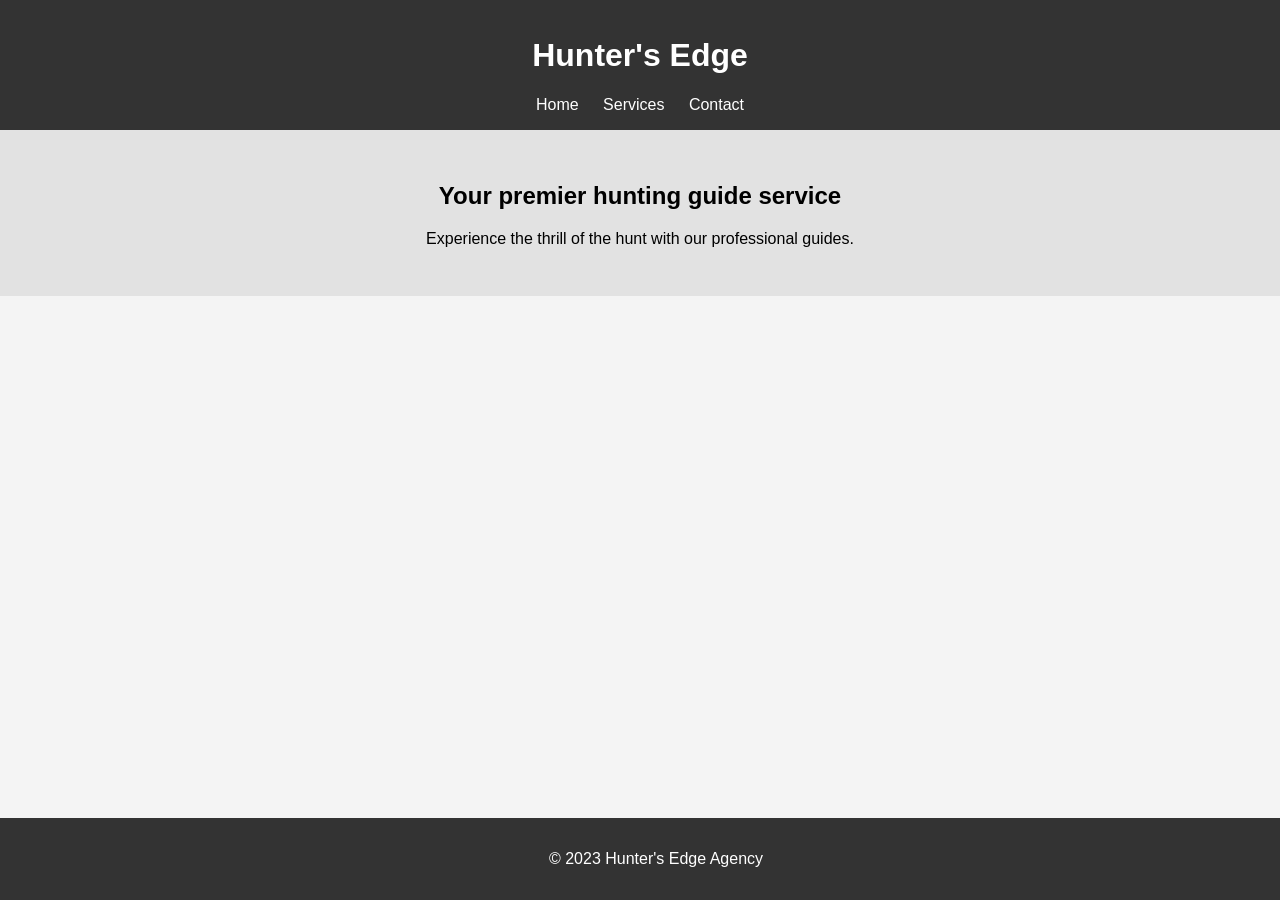
==== index.html @ b4920f7a "Add hunting agency website" ====
<!DOCTYPE html>
<html lang="en">
<head>
    <meta charset="UTF-8">
    <meta name="viewport" content="width=device-width, initial-scale=1.0">
    <title>Hunter's Edge Agency</title>
    <link rel="stylesheet" href="style.css">
</head>
<body>
    <header>
        <h1>Hunter's Edge</h1>
        <nav>
            <a href="index.html">Home</a>
            <a href="services.html">Services</a>
            <a href="contact.html">Contact</a>
        </nav>
    </header>
    <section class="hero">
        <h2>Your premier hunting guide service</h2>
        <p>Experience the thrill of the hunt with our professional guides.</p>
    </section>
    <footer>
        <p>&copy; 2023 Hunter's Edge Agency</p>
    </footer>
</body>
</html>
---- style.css ----
body {
    font-family: Arial, sans-serif;
    margin: 0;
    padding: 0;
    background-color: #f4f4f4;
}
header {
    background-color: #333;
    color: white;
    padding: 1em;
    text-align: center;
}
nav a {
    color: white;
    margin: 0 10px;
    text-decoration: none;
}
.hero {
    padding: 2em;
    background-color: #e2e2e2;
    text-align: center;
}
main {
    padding: 2em;
}
footer {
    background-color: #333;
    color: white;
    text-align: center;
    padding: 1em;
    position: fixed;
    bottom: 0;
    width: 100%;
}
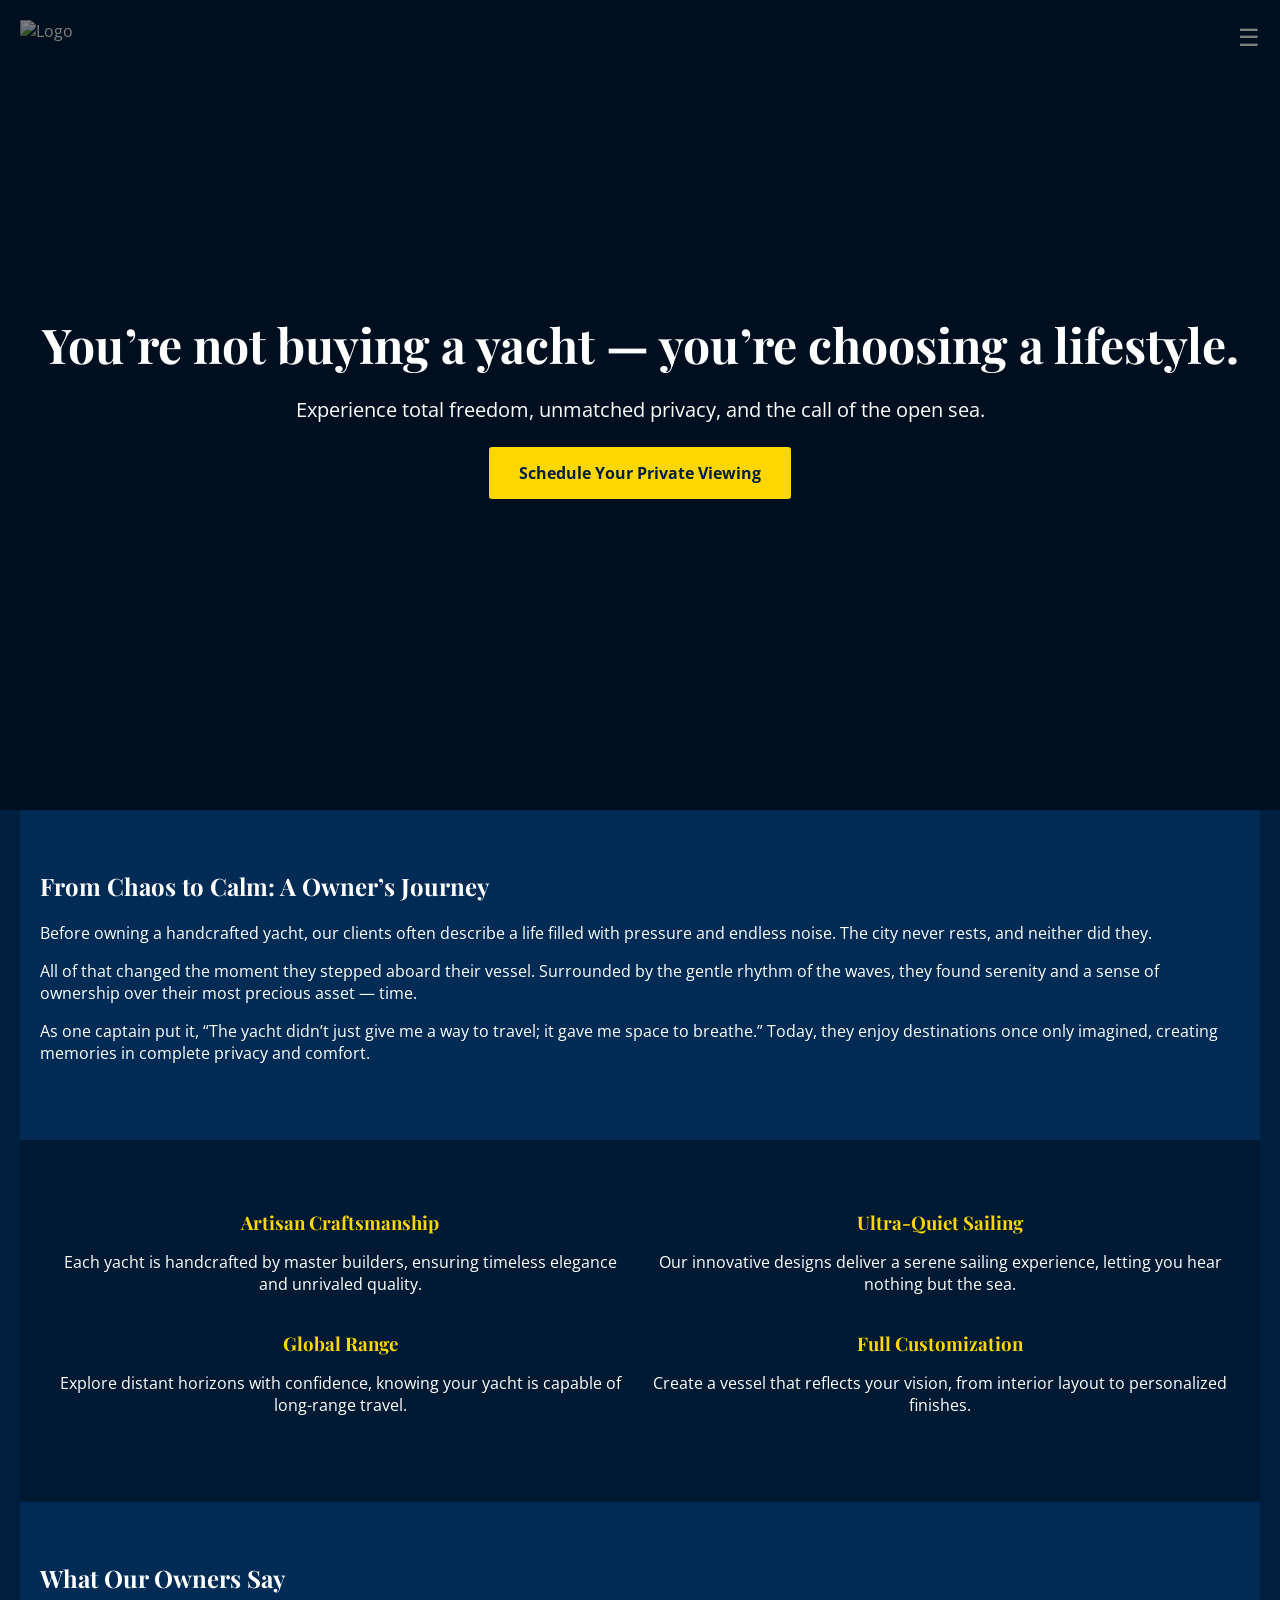
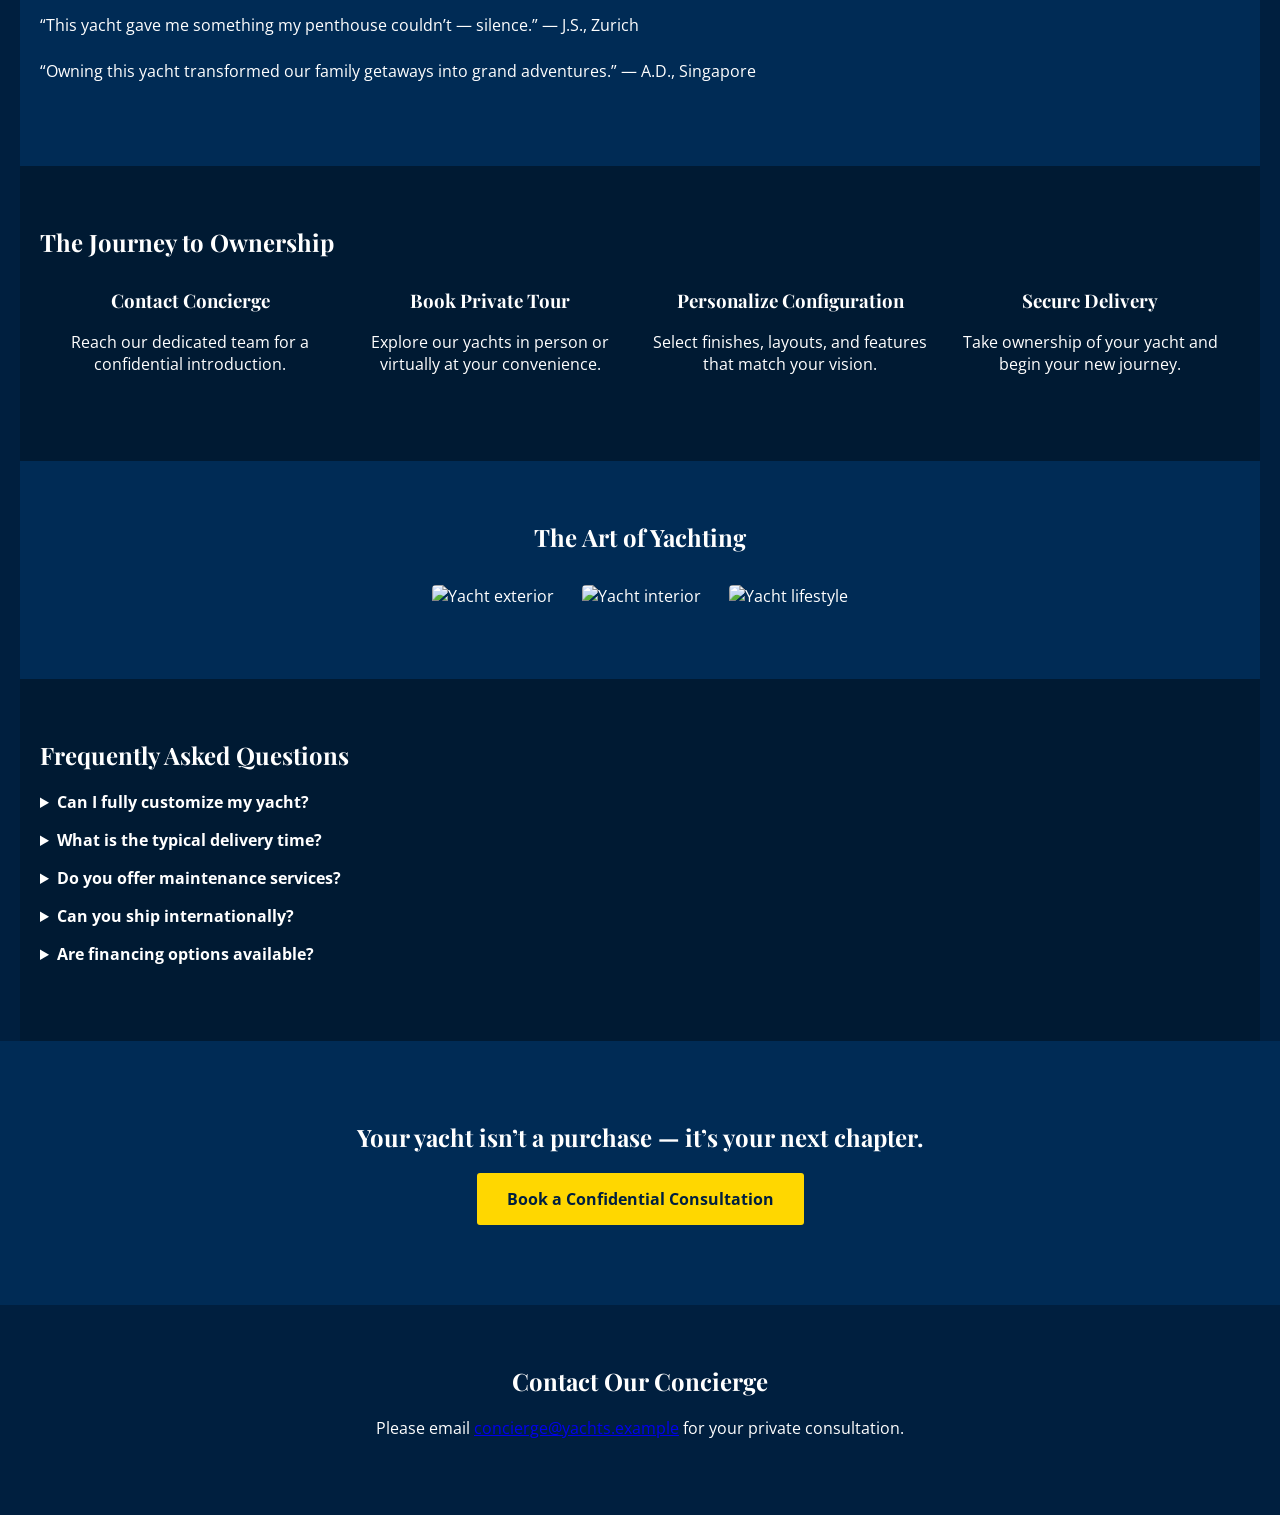
==== commit dd43abb2: "Add luxury yacht landing page" ====
--- a/index.html
+++ b/index.html
@@ -1,26 +1,159 @@
 <!DOCTYPE html>
 <html lang="en">
 <head>
-    <meta charset="UTF-8">
-    <meta name="viewport" content="width=device-width, initial-scale=1.0">
-    <title>Hunter's Edge Agency</title>
-    <link rel="stylesheet" href="style.css">
+  <meta charset="UTF-8">
+  <meta name="viewport" content="width=device-width, initial-scale=1.0">
+  <title>Handcrafted Luxury Yachts</title>
+  <link href="https://fonts.googleapis.com/css2?family=Playfair+Display:wght@400;700&family=Open+Sans:wght@300;400;600&display=swap" rel="stylesheet">
+  <style>
+    body { margin:0; font-family:'Open Sans', sans-serif; color:#fff; background-color:#001f3f; }
+    h1, h2, h3 { font-family:'Playfair Display', serif; margin-top:0; }
+    .container { max-width:1200px; margin:0 auto; padding:20px; }
+    .hero { position:relative; text-align:center; background:url('https://images.unsplash.com/photo-1507525428034-b723cf961d3e?auto=format&fit=crop&w=2100&q=80') center/cover no-repeat; height:90vh; display:flex; align-items:center; justify-content:center; }
+    .hero-overlay { background-color:rgba(0,0,0,0.5); position:absolute; top:0; left:0; right:0; bottom:0; }
+    .hero-content { position:relative; z-index:1; }
+    .hero h1 { font-size:3rem; margin-bottom:0.5rem; }
+    .hero p { font-size:1.25rem; margin-bottom:1.5rem; }
+    .btn { background-color:#FFD700; color:#001f3f; padding:15px 30px; text-decoration:none; font-weight:bold; border-radius:3px; display:inline-block; }
+    nav { position:absolute; top:0; width:100%; display:flex; justify-content:space-between; padding:20px; box-sizing:border-box; }
+    nav img { height:40px; }
+    nav .menu { font-size:1.5rem; cursor:pointer; }
+    .story { background-color:#002b55; padding:60px 20px; text-align:left; }
+    .story p { margin-bottom:1rem; }
+    .values { display:flex; flex-wrap:wrap; justify-content:space-between; background-color:#001a33; padding:60px 20px; }
+    .value-item { flex:1 1 45%; margin:10px; text-align:center; }
+    .value-item h3 { color:#FFD700; margin-bottom:10px; }
+    .testimonials { background-color:#002b55; padding:60px 20px; }
+    .testimonial-item { margin-bottom:1.5rem; }
+    .how-it-works { background-color:#001a33; padding:60px 20px; }
+    .steps { display:flex; flex-wrap:wrap; justify-content:space-between; }
+    .step { flex:1 1 22%; margin:10px; text-align:center; }
+    .gallery { background-color:#002b55; padding:60px 20px; text-align:center; }
+    .gallery img { width:30%; margin:1%; border-radius:4px; cursor:pointer; }
+    .faq { background-color:#001a33; padding:60px 20px; }
+    details { margin-bottom:1rem; }
+    summary { font-weight:bold; }
+    .final-cta { background-color:#002b55; padding:80px 20px; text-align:center; }
+    @media (max-width:768px){
+      .values, .steps { flex-direction:column; }
+      .value-item, .step { flex:1 1 100%; }
+      .hero h1 { font-size:2rem; }
+      .hero p { font-size:1rem; }
+      .gallery img { width:100%; margin-bottom:10px; }
+    }
+  </style>
 </head>
 <body>
-    <header>
-        <h1>Hunter's Edge</h1>
-        <nav>
-            <a href="index.html">Home</a>
-            <a href="services.html">Services</a>
-            <a href="contact.html">Contact</a>
-        </nav>
-    </header>
-    <section class="hero">
-        <h2>Your premier hunting guide service</h2>
-        <p>Experience the thrill of the hunt with our professional guides.</p>
-    </section>
-    <footer>
-        <p>&copy; 2023 Hunter's Edge Agency</p>
-    </footer>
+  <nav>
+    <img src="https://via.placeholder.com/150x40?text=Logo" alt="Logo">
+    <div class="menu">☰</div>
+  </nav>
+  <section class="hero">
+    <div class="hero-overlay"></div>
+    <div class="hero-content">
+      <h1>You’re not buying a yacht — you’re choosing a lifestyle.</h1>
+      <p>Experience total freedom, unmatched privacy, and the call of the open sea.</p>
+      <a href="#contact" class="btn">Schedule Your Private Viewing</a>
+    </div>
+  </section>
+
+  <section class="story container">
+    <h2>From Chaos to Calm: A Owner’s Journey</h2>
+    <p>Before owning a handcrafted yacht, our clients often describe a life filled with pressure and endless noise. The city never rests, and neither did they.</p>
+    <p>All of that changed the moment they stepped aboard their vessel. Surrounded by the gentle rhythm of the waves, they found serenity and a sense of ownership over their most precious asset — time.</p>
+    <p>As one captain put it, “The yacht didn’t just give me a way to travel; it gave me space to breathe.” Today, they enjoy destinations once only imagined, creating memories in complete privacy and comfort.</p>
+  </section>
+
+  <section class="values container">
+    <div class="value-item">
+      <h3>Artisan Craftsmanship</h3>
+      <p>Each yacht is handcrafted by master builders, ensuring timeless elegance and unrivaled quality.</p>
+    </div>
+    <div class="value-item">
+      <h3>Ultra-Quiet Sailing</h3>
+      <p>Our innovative designs deliver a serene sailing experience, letting you hear nothing but the sea.</p>
+    </div>
+    <div class="value-item">
+      <h3>Global Range</h3>
+      <p>Explore distant horizons with confidence, knowing your yacht is capable of long-range travel.</p>
+    </div>
+    <div class="value-item">
+      <h3>Full Customization</h3>
+      <p>Create a vessel that reflects your vision, from interior layout to personalized finishes.</p>
+    </div>
+  </section>
+
+  <section class="testimonials container">
+    <h2>What Our Owners Say</h2>
+    <div class="testimonial-item">
+      <p>“This yacht gave me something my penthouse couldn’t — silence.” — J.S., Zurich</p>
+    </div>
+    <div class="testimonial-item">
+      <p>“Owning this yacht transformed our family getaways into grand adventures.” — A.D., Singapore</p>
+    </div>
+  </section>
+
+  <section class="how-it-works container">
+    <h2>The Journey to Ownership</h2>
+    <div class="steps">
+      <div class="step">
+        <h3>Contact Concierge</h3>
+        <p>Reach our dedicated team for a confidential introduction.</p>
+      </div>
+      <div class="step">
+        <h3>Book Private Tour</h3>
+        <p>Explore our yachts in person or virtually at your convenience.</p>
+      </div>
+      <div class="step">
+        <h3>Personalize Configuration</h3>
+        <p>Select finishes, layouts, and features that match your vision.</p>
+      </div>
+      <div class="step">
+        <h3>Secure Delivery</h3>
+        <p>Take ownership of your yacht and begin your new journey.</p>
+      </div>
+    </div>
+  </section>
+
+  <section class="gallery container">
+    <h2>The Art of Yachting</h2>
+    <img src="https://images.unsplash.com/photo-1518549234679-1d875b1178eb?auto=format&fit=crop&w=800&q=80" alt="Yacht exterior">
+    <img src="https://images.unsplash.com/photo-1506377247377-2a5b3b417ebb?auto=format&fit=crop&w=800&q=80" alt="Yacht interior">
+    <img src="https://images.unsplash.com/photo-1497493292307-31c376b6e479?auto=format&fit=crop&w=800&q=80" alt="Yacht lifestyle">
+  </section>
+
+  <section class="faq container">
+    <h2>Frequently Asked Questions</h2>
+    <details>
+      <summary>Can I fully customize my yacht?</summary>
+      <p>Yes. Our design team works with you to create a bespoke configuration.</p>
+    </details>
+    <details>
+      <summary>What is the typical delivery time?</summary>
+      <p>From design approval to launch, expect 12-18 months depending on specifications.</p>
+    </details>
+    <details>
+      <summary>Do you offer maintenance services?</summary>
+      <p>We provide ongoing maintenance plans to keep your yacht in pristine condition.</p>
+    </details>
+    <details>
+      <summary>Can you ship internationally?</summary>
+      <p>Absolutely. We deliver to ports worldwide and assist with all logistics.</p>
+    </details>
+    <details>
+      <summary>Are financing options available?</summary>
+      <p>Yes, discreet financing solutions are available upon request.</p>
+    </details>
+  </section>
+
+  <section class="final-cta">
+    <h2>Your yacht isn’t a purchase — it’s your next chapter.</h2>
+    <a href="#contact" class="btn">Book a Confidential Consultation</a>
+  </section>
+<section id="contact" class="container" style="padding:60px 20px; background-color:#001f3f; text-align:center;">
+  <h2>Contact Our Concierge</h2>
+  <p>Please email <a href="mailto:concierge@yachts.example">concierge@yachts.example</a> for your private consultation.</p>
+</section>
+
 </body>
 </html>
